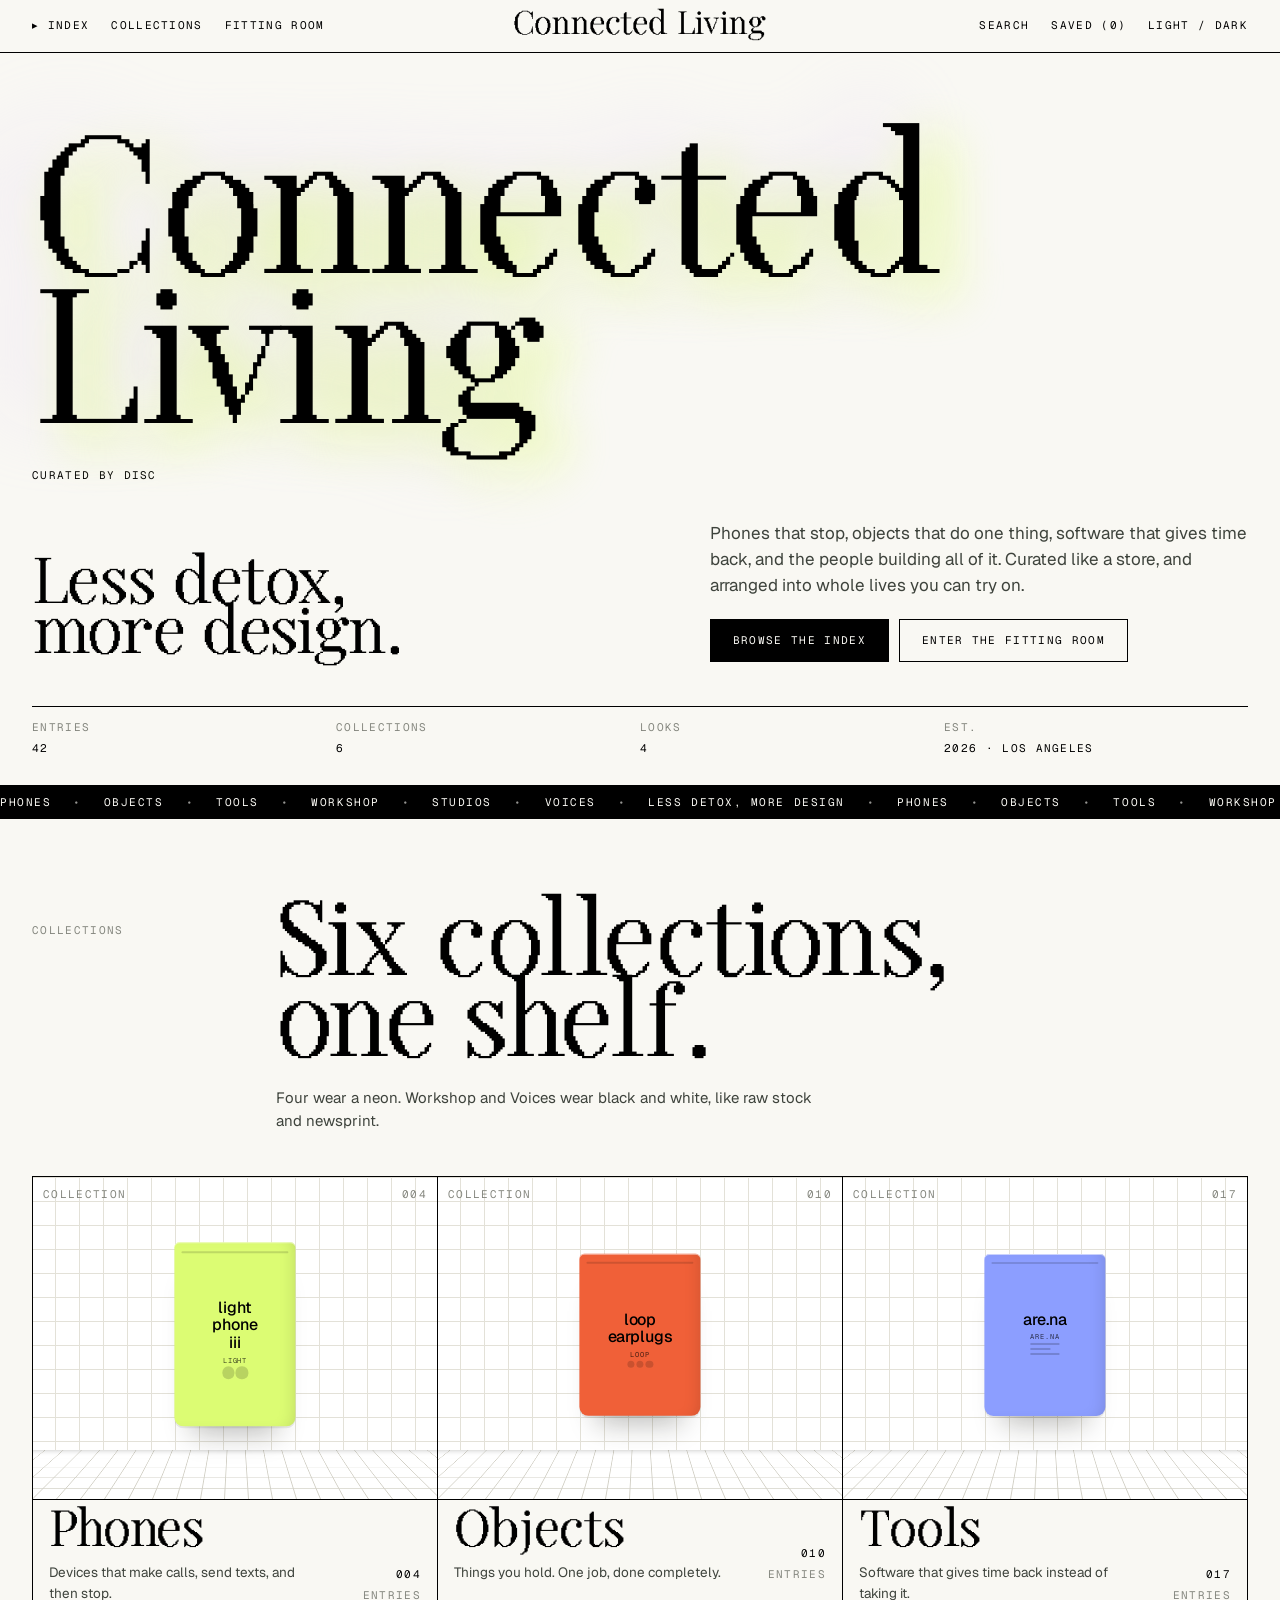
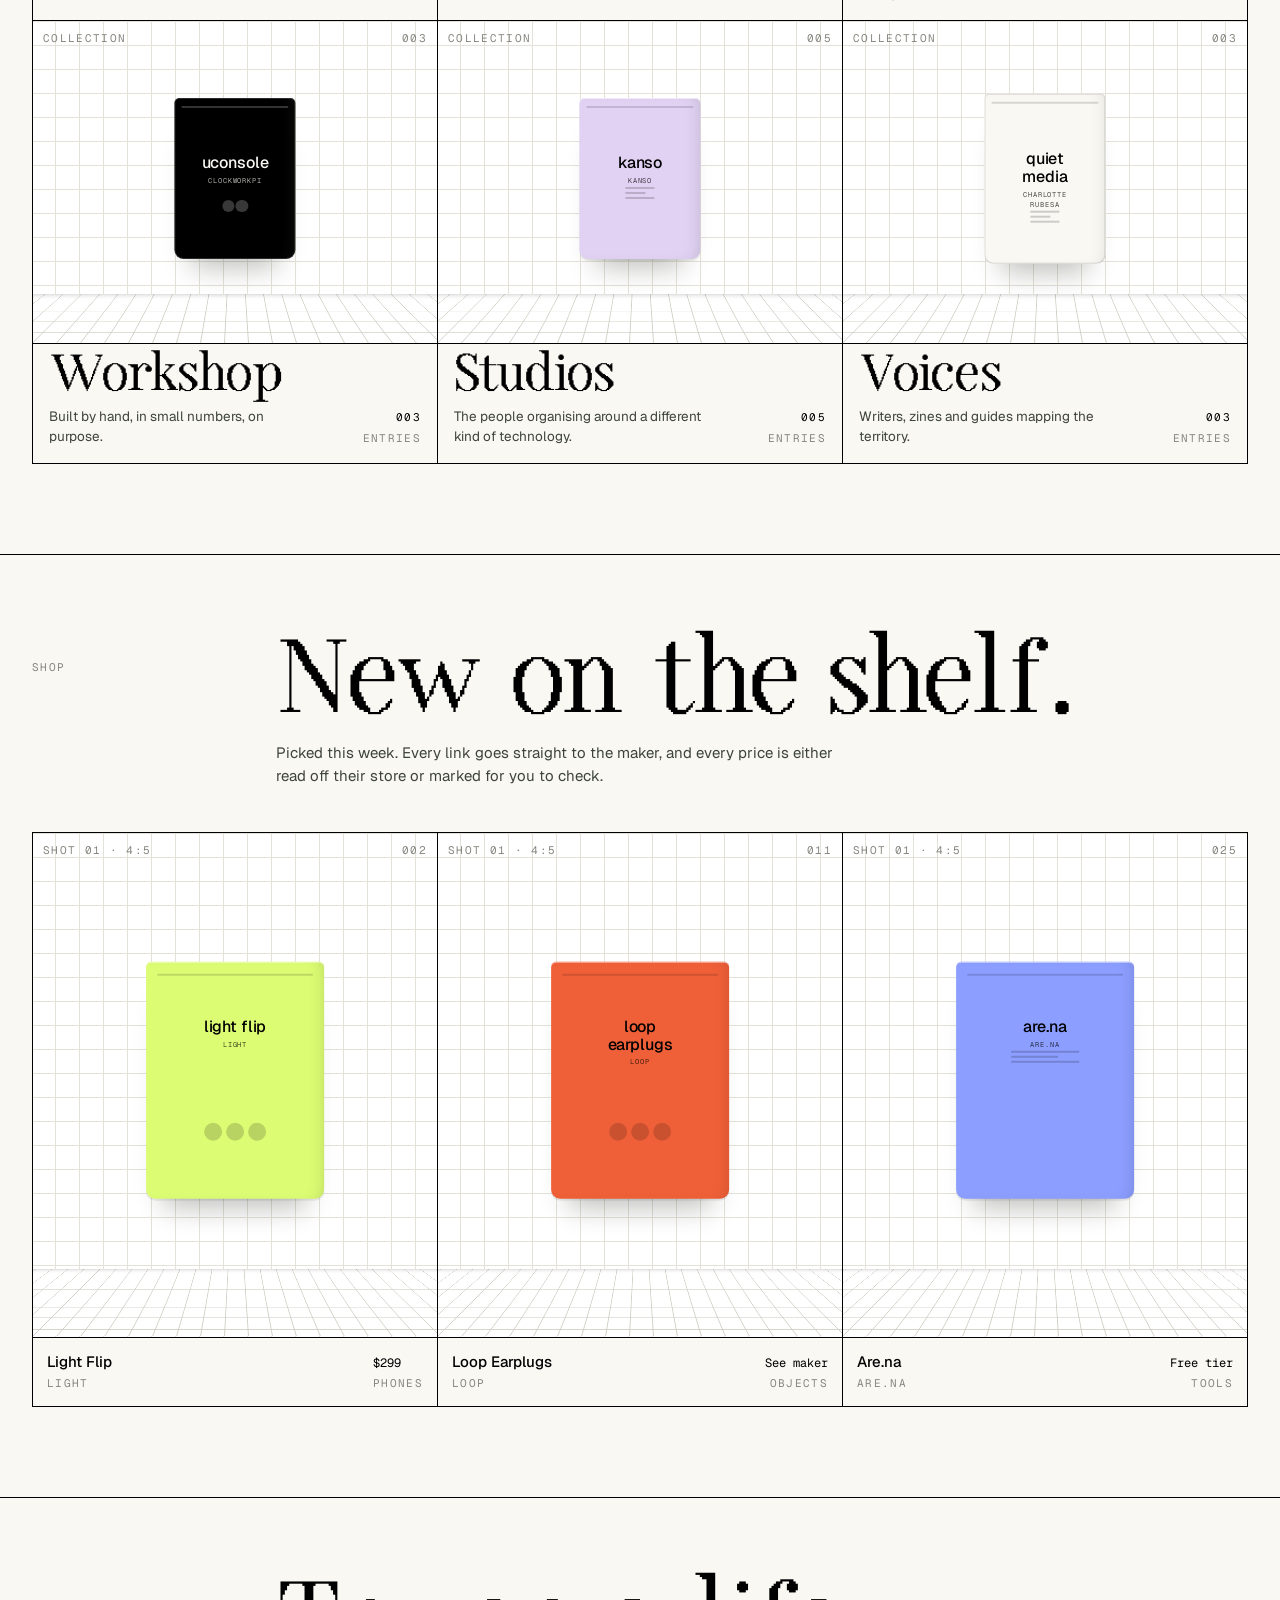
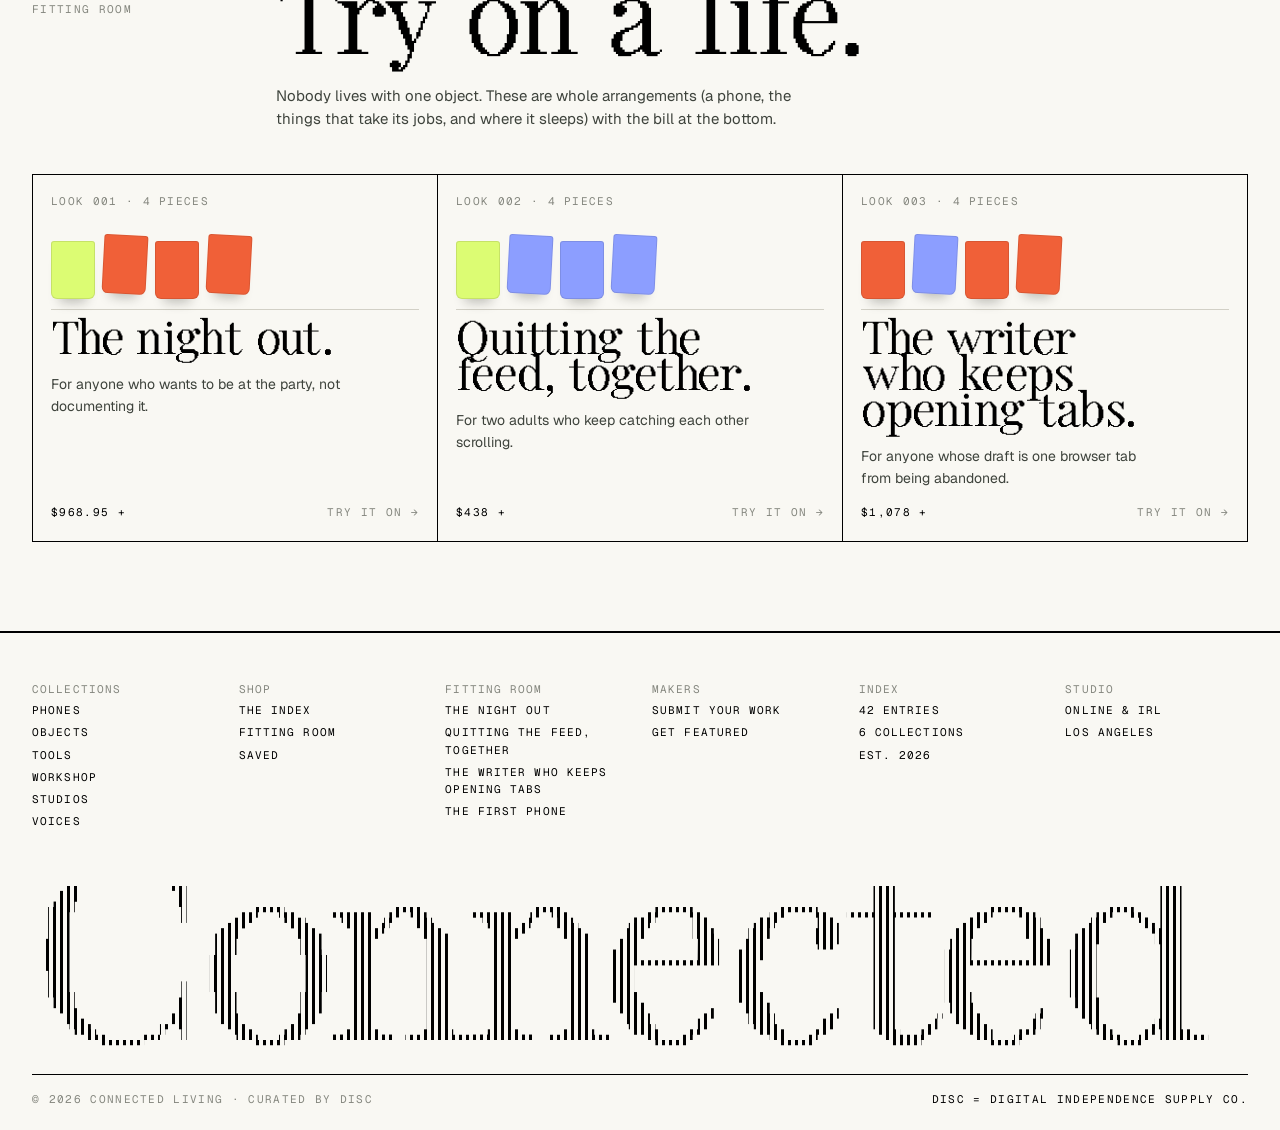
==== index.html @ b4901123 "Ship Connected Living prototype v1 Four screens (home, index, product, fitting room) on the DISC des" ====
<!DOCTYPE html>
<html lang="en">
<head>
<meta charset="UTF-8">
<meta name="viewport" content="width=device-width, initial-scale=1.0">
<meta name="robots" content="noindex">
<title>Connected Living</title>
<meta name="description" content="A gallery of technology you would actually want to own, arranged into whole lives you can try on.">
<link rel="preconnect" href="https://fonts.googleapis.com">
<link rel="preconnect" href="https://fonts.gstatic.com" crossorigin>
<link rel="stylesheet" href="https://fonts.googleapis.com/css2?family=Geist:wght@300;400;500;600&family=Geist+Mono:wght@400;500&family=Silkscreen&display=swap">
<link rel="stylesheet" href="css/antilag.css">
<link rel="stylesheet" href="css/system.css">
</head>
<body data-page="home" data-nav="home">
<div id="top"></div>
<main id="main"></main>
<div id="foot"></div>
<script src="js/site.js"></script>
</body>
</html>
---- css/antilag.css ----
@font-face{font-family:'Antilag';src:url([data-uri]) format('truetype');font-display:block}
---- css/system.css ----
/* ---------- tokens: light (default) ---------- */
:root {
  --ground: #F9F8F3;
  --paper: #FFFFFF;
  --ink: #000000;
  --ink-2: #3E433C;
  --ink-3: #85877F;
  --line: #E3E1D8;
  --line-2: #D2D0C6;
  --edge: #000000;
  --accent: #054FF0;
  --on-accent: #F9F8F3;
  --shadow: rgba(20, 20, 16, 0.28);
  --spray-a: #DCFC73;
  --spray-b: #E1D2F3;

  /* collection neons — identical in both themes; text on them is always black */
  --hivis: #DCFC73;
  --tomato: #F06038;
  --vista: #8C9EFF;
  --grape: #E1D2F3;

  --display: 'Antilag', 'Didot', 'Bodoni 72', Georgia, serif;
  --sans: 'Geist', 'Helvetica Neue', Arial, sans-serif;
  --mono: 'Geist Mono', ui-monospace, 'SF Mono', Menlo, monospace;
  --pixel: 'Silkscreen', 'Geist Mono', monospace;

  --gutter: clamp(16px, 3vw, 32px);
  --ease: cubic-bezier(.2, .7, .2, 1);
}
@media (prefers-color-scheme: dark) {
  :root:not([data-theme="light"]) {
    --ground: #000000;
    --paper: #0C0C0B;
    --ink: #F9F8F3;
    --ink-2: #C7C9C0;
    --ink-3: #7D7F77;
    --line: #1C1D1A;
    --line-2: #2A2B27;
    --edge: #F9F8F3;
    --accent: #8C9EFF;
    --on-accent: #000000;
    --shadow: rgba(0, 0, 0, 0.7);
  }
}
:root[data-theme="dark"] {
  --ground: #000000;
  --paper: #0C0C0B;
  --ink: #F9F8F3;
  --ink-2: #C7C9C0;
  --ink-3: #7D7F77;
  --line: #1C1D1A;
  --line-2: #2A2B27;
  --edge: #F9F8F3;
  --accent: #8C9EFF;
  --on-accent: #000000;
  --shadow: rgba(0, 0, 0, 0.7);
}

*, *::before, *::after { box-sizing: border-box; margin: 0; padding: 0; }
body {
  background: var(--ground); color: var(--ink);
  font-family: var(--sans); font-size: 15px; line-height: 1.55; font-weight: 400;
  -webkit-font-smoothing: antialiased;
}
a { color: inherit; }
button { font: inherit; color: inherit; background: none; border: 0; cursor: pointer; }
:focus-visible { outline: 2px solid var(--accent); outline-offset: 2px; }

/* ---------- type primitives ---------- */
.d-xl, .d-l, .d-m { font-family: var(--display); font-weight: normal; line-height: .9; letter-spacing: -0.01em; text-wrap: balance; }
.d-xl { font-size: clamp(64px, 13vw, 184px); }
.d-l  { font-size: clamp(48px, 7vw, 96px); }
.d-m  { font-size: clamp(40px, 4.4vw, 56px); }
.ui   { font-family: var(--mono); font-size: 11px; letter-spacing: .12em; text-transform: uppercase; font-weight: 400; }
.ui-2 { font-family: var(--mono); font-size: 12px; letter-spacing: .02em; }
.muted { color: var(--ink-2); }
.dim { color: var(--ink-3); }
.num { font-variant-numeric: tabular-nums; }

/* ---------- frame ---------- */
.wrap { padding-inline: var(--gutter); max-width: 1440px; margin: 0 auto; }
.topbar {
  position: sticky; top: 0; z-index: 20;
  display: grid; grid-template-columns: 1fr auto 1fr; align-items: center; gap: 16px;
  padding: 12px var(--gutter); background: var(--ground); border-bottom: 1px solid var(--edge);
}
.topbar .l, .topbar .r { display: flex; gap: 22px; }
.topbar .r { justify-content: flex-end; }
.topbar .mark { font-family: var(--display); font-size: 28px; line-height: 1; }
.topbar button.ui:hover { color: var(--accent); }

/* ---------- hero with spray neon ---------- */
.hero { position: relative; overflow: hidden; border-bottom: 1px solid var(--edge); padding-block: clamp(48px, 8vw, 96px) 28px; }
.hero-word { position: relative; }
.hero-word .crisp { position: relative; z-index: 2; }
.hero-word .spray { position: absolute; inset: 0; z-index: 1; filter: blur(26px); opacity: .95; pointer-events: none; }
.hero-word .spray.a { color: var(--spray-a); transform: translate(2%, 6%); }
.hero-word .spray.b { color: var(--spray-b); transform: translate(-3%, -4%); filter: blur(40px); }
@keyframes drift { 50% { transform: translate(4%, 2%); } }
.hero-word .spray.a { animation: drift 11s var(--ease) infinite; }
.hero-meta { display: grid; grid-template-columns: repeat(4, minmax(0, 1fr)); gap: 0; margin-top: 44px; border-top: 1px solid var(--edge); }
.hero-meta div { padding: 12px 12px 0 0; display: flex; flex-direction: column; gap: 4px; }
.hero-lede { max-width: 58ch; font-size: 17px; margin-top: 28px; color: var(--ink-2); }

/* ---------- marquee ---------- */
.marquee { overflow: hidden; border-block: 1px solid var(--edge); background: var(--ink); color: var(--ground); white-space: nowrap; }
.marquee-track { display: inline-flex; animation: slide 36s linear infinite; }
.marquee span { padding: 7px 0; font-family: var(--mono); font-size: 11px; letter-spacing: .14em; text-transform: uppercase; }
.marquee span::after { content: '\2022'; margin: 0 22px; opacity: .6; }
@keyframes slide { to { transform: translateX(-50%); } }

/* ---------- sections ---------- */
.sec { padding-block: clamp(56px, 7vw, 96px); border-bottom: 1px solid var(--edge); }
.sec-head { display: grid; grid-template-columns: 220px minmax(0, 1fr); gap: 24px; margin-bottom: 44px; align-items: start; }
.sec-head > .ui { padding-top: 14px; }
.sec-head .why { max-width: 56ch; color: var(--ink-2); margin-top: 16px; }

/* ---------- color ---------- */
.swatches { display: grid; grid-template-columns: repeat(auto-fill, minmax(180px, 1fr)); gap: 1px; background: var(--edge); border: 1px solid var(--edge); }
.sw { background: var(--ground); display: flex; flex-direction: column; }
.sw .chip { aspect-ratio: 5 / 4; border-bottom: 1px solid var(--edge); }
.sw .meta { padding: 12px 14px 14px; display: grid; gap: 3px; }
.sw .name { font-family: var(--sans); font-weight: 500; font-size: 15px; }
.sw-group { margin-bottom: 28px; }
.sw-group > .ui { display: block; margin-bottom: 10px; }

/* ---------- type specimens ---------- */
.specimen { display: grid; grid-template-columns: 220px minmax(0, 1fr); gap: 24px; padding-block: 28px; border-top: 1px solid var(--line-2); align-items: baseline; }
.specimen:first-child { border-top: 0; padding-top: 0; }
.specimen .label { display: grid; gap: 4px; }
.scale { width: 100%; border-collapse: collapse; margin-top: 12px; }
.scale th, .scale td { text-align: left; padding: 12px 12px 12px 0; border-top: 1px solid var(--line-2); vertical-align: baseline; }
.scale th { font-family: var(--mono); font-size: 11px; letter-spacing: .12em; text-transform: uppercase; font-weight: 400; color: var(--ink-3); }
.rule-note { margin-top: 24px; border: 1px solid var(--edge); padding: 16px 18px; display: grid; grid-template-columns: auto 1fr; gap: 14px; max-width: 760px; }
.rule-note b { font-family: var(--mono); font-size: 11px; letter-spacing: .12em; text-transform: uppercase; font-weight: 500; background: var(--ink); color: var(--ground); padding: 3px 7px; height: max-content; }

/* ---------- materials: tile wall + floor ---------- */
.plate {
  display: block; position: relative; overflow: hidden; aspect-ratio: 4 / 5;
  background-color: var(--paper);
  background-image:
    linear-gradient(var(--line) 1px, transparent 1px),
    linear-gradient(90deg, var(--line) 1px, transparent 1px);
  background-size: 24px 24px;
  background-position: center top;
}
.plate .floor {
  position: absolute; left: -30%; right: -30%; bottom: 0; height: 36%;
  background-color: var(--paper);
  background-image:
    linear-gradient(var(--line-2) 1px, transparent 1px),
    linear-gradient(90deg, var(--line-2) 1px, transparent 1px);
  background-size: 24px 24px;
  transform-origin: 50% 100%; transform: perspective(300px) rotateX(56deg);
  box-shadow: inset 0 14px 18px -14px var(--shadow);
}
.plate .shot { position: absolute; left: 10px; top: 9px; z-index: 3; color: var(--ink-3); }
.plate .idx { position: absolute; right: 10px; top: 9px; z-index: 3; color: var(--ink-3); }

/* the pouch — every placeholder product is packaged like a statement object */
.pouch {
  position: absolute; left: 50%; top: 50%; z-index: 2;
  width: 44%; aspect-ratio: 3 / 4;
  transform: translate(-50%, -52%);
  background: var(--c, var(--hivis)); color: #000;
  border-radius: 5px 5px 9px 9px;
  box-shadow: 0 26px 26px -18px var(--shadow), 0 2px 0 rgba(0,0,0,.08), inset 0 1px 0 rgba(255,255,255,.55), inset -10px 0 18px -12px rgba(0,0,0,.18);
  display: flex; flex-direction: column; align-items: center; padding: 14% 10% 10%;
  transition: transform .5s var(--ease), box-shadow .5s var(--ease);
}
.pouch::before { content: ''; position: absolute; left: 6%; right: 6%; top: 5%; height: 2px; background: rgba(0,0,0,.14); border-radius: 2px; }
.pouch .p-name { font-family: var(--sans); font-weight: 500; font-size: clamp(12px, 1.3vw, 16px); letter-spacing: -0.01em; text-align: center; line-height: 1.1; }
.pouch .p-sub { font-family: var(--mono); font-size: 7px; letter-spacing: .12em; text-transform: uppercase; opacity: .7; margin-top: 4px; text-align: center; }
.pouch .p-dots { display: flex; gap: 6%; width: 64%; margin-top: auto; margin-bottom: 18%; }
.pouch .p-dots i { flex: 1; aspect-ratio: 1; border-radius: 50%; background: rgba(0,0,0,.16); mix-blend-mode: multiply; }
.pouch .p-lines { width: 70%; display: grid; gap: 3px; }
.pouch .p-lines i { height: 2px; background: rgba(0,0,0,.18); }
.pouch .p-lines i:nth-child(2) { width: 70%; }
.pouch.ink { color: #F9F8F3; box-shadow: 0 26px 26px -18px var(--shadow), inset 0 0 0 1px rgba(255,255,255,.16), inset -10px 0 18px -12px rgba(255,255,255,.08); }
.pouch.ink::before, .pouch.ink .p-lines i { background: rgba(255,255,255,.2); }
.pouch.ink .p-dots i { background: rgba(255,255,255,.22); mix-blend-mode: normal; }
.pouch.paper { box-shadow: 0 26px 26px -18px var(--shadow), inset 0 0 0 1px rgba(0,0,0,.14), inset 0 1px 0 rgba(255,255,255,.6), inset -10px 0 18px -12px rgba(0,0,0,.12); }
.lift:hover .pouch, .lift:focus-visible .pouch { transform: translate(-50%, -58%) rotate(-2.5deg); box-shadow: 0 40px 34px -22px var(--shadow), 0 2px 0 rgba(0,0,0,.08), inset 0 1px 0 rgba(255,255,255,.55), inset -10px 0 18px -12px rgba(0,0,0,.18); }

.materials { display: grid; grid-template-columns: repeat(3, minmax(0, 1fr)); gap: 1px; background: var(--edge); border: 1px solid var(--edge); }
.mat { background: var(--ground); display: flex; flex-direction: column; }
.mat .demo { aspect-ratio: 4 / 3; position: relative; overflow: hidden; border-bottom: 1px solid var(--edge); }
.mat .demo.plate { aspect-ratio: 4 / 3; }
.mat .txt { padding: 16px 16px 18px; display: grid; gap: 6px; }
.mat h3 { font-family: var(--sans); font-weight: 500; font-size: 17px; }
.mat p { color: var(--ink-2); font-size: 14px; max-width: 42ch; }
.spray-demo { background: var(--ground); display: grid; place-items: center; }
.spray-demo .d-l { position: relative; }
.spray-demo .d-l .spray { position: absolute; inset: 0; filter: blur(18px); color: var(--hivis); }
.spray-demo .d-l .spray.b { color: var(--vista); filter: blur(30px); transform: translate(-8%, 10%); }
.spray-demo .d-l .crisp { position: relative; }

/* ---------- components ---------- */
.comp { display: grid; grid-template-columns: 220px minmax(0, 1fr); gap: 24px; padding-block: 32px; border-top: 1px solid var(--line-2); }
.comp:first-of-type { border-top: 0; padding-top: 0; }
.comp .label { display: grid; gap: 6px; align-content: start; }
.comp .label p { color: var(--ink-2); font-size: 13.5px; max-width: 30ch; }
.row { display: flex; flex-wrap: wrap; gap: 12px; align-items: center; }

.btn { font-family: var(--mono); font-size: 11px; letter-spacing: .12em; text-transform: uppercase; padding: 12px 22px; border: 1px solid var(--edge); display: inline-flex; gap: 14px; align-items: center; transition: background .2s var(--ease), color .2s var(--ease); }
.btn:hover { background: var(--ink); color: var(--ground); }
.btn.solid { background: var(--ink); color: var(--ground); }
.btn.solid:hover { background: var(--accent); border-color: var(--accent); color: var(--on-accent); }
.save { width: 40px; height: 40px; border: 1px solid var(--edge); display: grid; place-items: center; }
.save svg { width: 16px; height: 16px; fill: none; stroke: var(--ink); stroke-width: 1.4; }
.save[aria-pressed="true"] svg { fill: var(--accent); stroke: var(--accent); }
.disclose { font-family: var(--mono); font-size: 11px; letter-spacing: .12em; text-transform: uppercase; display: inline-flex; gap: 10px; align-items: center; }
.disclose::before { content: '\25B8'; transition: transform .2s var(--ease); }
.disclose[aria-expanded="true"]::before { transform: rotate(90deg); }

.chip { font-family: var(--mono); font-size: 10.5px; letter-spacing: .1em; text-transform: uppercase; padding: 5px 10px 5px 8px; border: 1px solid var(--edge); display: inline-flex; gap: 7px; align-items: center; }
.chip i { width: 9px; height: 9px; border-radius: 50%; background: var(--c); border: 1px solid rgba(0,0,0,.25); }
.chip.fill { background: var(--c); color: #000; border-color: #000; }
.chip.fill i { display: none; }

/* product card */
.cards { display: grid; grid-template-columns: repeat(3, minmax(0, 1fr)); gap: 1px; background: var(--edge); border: 1px solid var(--edge); }
.card { background: var(--ground); display: flex; flex-direction: column; text-decoration: none; }
.card .plate { border-bottom: 1px solid var(--edge); }
.card .cap { display: grid; grid-template-columns: 1fr auto; gap: 2px 12px; padding: 12px 14px 14px; align-items: baseline; }
.card .cap .n { font-weight: 500; font-size: 15px; }
.card .cap .price { font-family: var(--mono); font-size: 12px; font-variant-numeric: tabular-nums; }
.card .cap .mk { color: var(--ink-3); }
.card .cap .ver { color: var(--ink-3); text-align: right; }

/* PDP — Arny Praht grammar */
.pdp { display: grid; grid-template-columns: 260px minmax(0, 1fr) 180px; gap: 0; border: 1px solid var(--edge); }
.pdp-meta { padding: 16px 16px 18px; display: flex; flex-direction: column; gap: 22px; border-right: 1px solid var(--edge); }
.pdp-meta .crumb { display: flex; gap: 10px; }
.pdp-meta h4 { font-family: var(--display); font-weight: normal; font-size: 44px; line-height: .9; }
.kv { display: grid; }
.kv div { display: flex; justify-content: space-between; gap: 14px; padding: 7px 0; border-top: 1px solid var(--line-2); }
.kv dt, .kv dd { font-family: var(--mono); font-size: 11px; letter-spacing: .1em; text-transform: uppercase; }
.kv dt { color: var(--ink-3); }
.kv dd { text-align: right; }
.pdp-buy { margin-top: auto; display: grid; grid-template-columns: auto 1fr auto; gap: 10px; align-items: center; }
.pdp-buy .amt { font-family: var(--mono); font-size: 18px; font-variant-numeric: tabular-nums; }
.pdp-main .plate { aspect-ratio: auto; height: 100%; min-height: 460px; }
.pdp-main .pouch { width: 30%; }
.pdp-main .pouch .p-name { font-family: var(--display); font-weight: normal; font-size: clamp(40px, 3.6vw, 48px); line-height: .9; }
.pdp-side { border-left: 1px solid var(--edge); display: flex; flex-direction: column; }
.pdp-side .plate { aspect-ratio: 3 / 4; border-bottom: 1px solid var(--edge); }
.pdp-side .pouch { width: 40%; }
.pdp-side .alt { padding: 12px; display: grid; gap: 10px; }
.swatch-row { display: flex; gap: 6px; }
.swatch-row button { width: 22px; height: 22px; background: var(--c); border: 1px solid rgba(0,0,0,.3); }
.swatch-row button[aria-pressed="true"] { outline: 1px solid var(--edge); outline-offset: 2px; }
.fine { max-width: 38ch; color: var(--ink-2); font-size: 13.5px; }

/* shot-spec placeholder annotation */
.spec-anno { display: grid; grid-template-columns: minmax(0, 320px) minmax(0, 1fr); gap: 28px; align-items: center; }
.spec-anno .plate { border: 1px solid var(--edge); }
.spec-list { display: grid; gap: 0; }
.spec-list div { display: grid; grid-template-columns: 28px 1fr; gap: 10px; padding: 10px 0; border-top: 1px solid var(--line-2); }
.spec-list div:first-child { border-top: 0; }
.spec-list b { font-family: var(--mono); font-weight: 500; font-size: 11px; color: var(--accent); }

/* ---------- THE FITTING ROOM (signature) ---------- */
.room {
  --room-c: var(--hivis);
  max-width: 1080px; margin: 0 auto;
  border: 2px solid var(--edge); background: var(--paper);
  box-shadow: 10px 10px 0 var(--edge);
  font-family: var(--mono);
}
.room-title { display: flex; justify-content: space-between; align-items: center; padding: 8px 12px; background: linear-gradient(90deg, #000 0%, #3E433C 100%); color: #F9F8F3; border-bottom: 2px solid var(--edge); }
.room-title .t { font-size: 15px; letter-spacing: .14em; }
.room-title .ctl { display: flex; gap: 4px; }
.room-title .ctl i { width: 16px; height: 14px; border: 1px solid #F9F8F3; display: grid; place-items: center; font-style: normal; font-size: 9px; line-height: 1; }
.room-menu { display: flex; justify-content: space-between; align-items: center; gap: 12px; padding: 8px 14px; border-bottom: 2px solid var(--edge); flex-wrap: wrap; }
.room-menu nav { display: flex; gap: 22px; font-size: 14px; letter-spacing: .06em; }
.room-menu nav u { text-underline-offset: 2px; }
.room-search { border: 1.5px solid var(--edge); border-radius: 999px; padding: 3px 12px; font-size: 12px; }
.room-body { display: grid; grid-template-columns: 88px minmax(0, 1fr); gap: 12px; padding: 12px; }
.tools { display: grid; grid-template-columns: repeat(2, 1fr); gap: 0; border: 1.5px solid var(--edge); align-self: start; }
.tools button { aspect-ratio: 1; border: 1px solid var(--edge); display: grid; place-items: center; font-size: 17px; background: var(--paper); }
.tools button[aria-pressed="true"] { background: var(--ink-3); color: var(--paper); }
.fg-bg { margin-top: 14px; position: relative; height: 70px; border: 1.5px solid var(--edge); }
.fg-bg i { position: absolute; width: 30px; height: 30px; border: 1.5px solid var(--edge); }
.fg-bg i:first-child { left: 14px; top: 12px; background: #000; }
.fg-bg i:last-child { left: 30px; top: 28px; background: #fff; }
.canvas { border: 1.5px solid var(--edge); background: var(--paper); display: grid; grid-template-columns: minmax(0, 1fr) minmax(0, 1.05fr); gap: 16px; padding: 18px; min-height: 520px; position: relative; overflow: hidden; }
.canvas::before { content: ''; position: absolute; left: -10%; top: 10%; width: 60%; height: 80%; background: var(--room-c); filter: blur(60px); opacity: .55; transition: background .4s var(--ease); pointer-events: none; }
.stage { position: relative; display: grid; place-items: center; }
.select-box { position: relative; width: 72%; height: 92%; border: 1.5px dashed var(--edge); display: grid; place-items: center; }
.select-box::before, .select-box::after { content: ''; position: absolute; width: 7px; height: 7px; background: var(--paper); border: 1.5px solid var(--edge); }
.select-box::before { left: -5px; top: -5px; } .select-box::after { right: -5px; bottom: -5px; }
.avatar { position: relative; width: 58%; height: 86%; display: flex; flex-direction: column; align-items: center; }
.plumbob { width: 16px; height: 26px; background: var(--hivis); clip-path: polygon(50% 0, 100% 50%, 50% 100%, 0 50%); margin-bottom: 8px; box-shadow: 0 0 0 1px #000; animation: bob 3.2s ease-in-out infinite; filter: drop-shadow(0 0 6px var(--hivis)); }
@keyframes bob { 50% { transform: translateY(-5px) rotateY(180deg); } }
.av-head { width: 26%; aspect-ratio: 1; border-radius: 50%; background: linear-gradient(160deg, #EDECE6, #CFCDC4); border: 1.5px solid #000; }
.av-body { width: 64%; flex: 1; margin-top: 6px; border-radius: 40% 40% 12% 12% / 22% 22% 8% 8%; background: linear-gradient(160deg, #EDECE6, #C9C7BE); border: 1.5px solid #000; position: relative; }
.av-body::after { content: 'AVATAR \2014 FULL BODY CUT-OUT, 3:5'; position: absolute; left: 50%; top: 50%; transform: translate(-50%, -50%); width: 80%; text-align: center; font-size: 9px; letter-spacing: .12em; color: #3E433C; line-height: 1.5; }
.av-feet { width: 64%; height: 8px; margin-top: 10px; border-radius: 50%; background: rgba(0,0,0,.18); filter: blur(3px); }
.closet { position: relative; display: grid; grid-template-columns: repeat(2, minmax(0, 1fr)); gap: 12px; align-content: start; }
.slot { position: relative; border: 1.5px solid var(--edge); border-radius: 16px; background: var(--paper); aspect-ratio: 1; overflow: hidden; text-align: left; display: block; }
.slot .plate { position: absolute; inset: 0; aspect-ratio: auto; }
.slot .plate .floor { height: 32%; }
.slot .pouch { width: 40%; }
.slot .pouch .p-name { font-size: 11px; }
.slot .tag { position: absolute; left: 8px; bottom: 8px; right: 8px; z-index: 3; display: flex; justify-content: space-between; font-size: 9.5px; letter-spacing: .08em; text-transform: uppercase; }
.slot .tag span:last-child { font-variant-numeric: tabular-nums; }
.slot.on { outline: 3px solid var(--accent); outline-offset: -3px; }
.slot.empty { border-style: dashed; display: grid; place-items: center; color: var(--ink-3); font-size: 11px; letter-spacing: .1em; text-transform: uppercase; }
.room-foot { display: grid; grid-template-columns: 88px minmax(0, 1fr) auto; gap: 12px; padding: 0 12px 12px; align-items: end; }
.scroll { grid-column: 2 / 3; height: 20px; border: 1.5px solid var(--edge); display: flex; align-items: stretch; }
.scroll b { width: 22px; border-right: 1.5px solid var(--edge); display: grid; place-items: center; font-size: 11px; }
.scroll i { width: 46%; background: var(--ink-2); }
.palette { grid-column: 2 / 3; display: grid; grid-template-columns: repeat(10, 26px); gap: 4px; }
.palette button { width: 26px; height: 26px; background: var(--c); border: 1.5px solid var(--edge); }
.palette button[aria-pressed="true"] { outline: 2px solid var(--accent); outline-offset: 1px; }
.status { font-size: 11px; letter-spacing: .1em; text-transform: uppercase; text-align: right; display: grid; gap: 2px; }
.status .tot { font-size: 18px; letter-spacing: .02em; font-variant-numeric: tabular-nums; }

/* ---------- footer ---------- */
.foot { padding-block: 48px 0; }
.foot-cols { display: grid; grid-template-columns: repeat(6, minmax(0, 1fr)); gap: 24px; }
.foot-cols ul { list-style: none; display: grid; gap: 5px; }
.foot-cols li, .foot-cols .h { font-family: var(--mono); font-size: 11px; letter-spacing: .1em; text-transform: uppercase; }
.foot-cols .h { color: var(--ink-3); margin-bottom: 4px; }
.giant {
  font-family: var(--display); font-size: clamp(72px, 17vw, 260px); line-height: .82; white-space: nowrap;
  margin-top: 56px; letter-spacing: -0.02em;
  background: repeating-linear-gradient(90deg, var(--ink) 0 3px, transparent 3px 7px);
  -webkit-background-clip: text; background-clip: text; color: transparent;
  overflow: hidden;
}
.foot-bottom { display: flex; justify-content: space-between; gap: 16px; flex-wrap: wrap; padding: 16px 0 22px; border-top: 1px solid var(--edge); margin-top: 10px; }

/* ---------- responsive ---------- */
@media (max-width: 980px) {
  .sec-head, .specimen, .comp { grid-template-columns: 1fr; gap: 12px; }
  .hero-meta { grid-template-columns: repeat(2, minmax(0, 1fr)); }
  .materials, .cards { grid-template-columns: 1fr 1fr; }
  .pdp { grid-template-columns: 1fr; }
  .pdp-meta { border-right: 0; border-bottom: 1px solid var(--edge); }
  .pdp-side { border-left: 0; border-top: 1px solid var(--edge); flex-direction: row; }
  .pdp-side .plate { width: 50%; border-bottom: 0; border-right: 1px solid var(--edge); }
  .pdp-main .plate { min-height: 380px; }
  .canvas { grid-template-columns: 1fr; }
  .stage { min-height: 380px; }
  .foot-cols { grid-template-columns: repeat(3, minmax(0, 1fr)); }
  .spec-anno { grid-template-columns: 1fr; }
}
@media (max-width: 620px) {
  .topbar .l button:not(:first-child), .topbar .r button:not(:last-child) { display: none; }
  .materials, .cards { grid-template-columns: 1fr; }
  .room-body { grid-template-columns: 1fr; }
  .tools { grid-template-columns: repeat(8, 1fr); }
  .fg-bg { display: none; }
  .room-foot { grid-template-columns: 1fr; }
  .scroll, .palette { grid-column: 1; }
  .palette { grid-template-columns: repeat(5, 26px); }
  .status { text-align: left; }
  .foot-cols { grid-template-columns: repeat(2, minmax(0, 1fr)); }
  .room { box-shadow: 5px 5px 0 var(--edge); }
}
@media (prefers-reduced-motion: reduce) {
  *, *::before, *::after { animation: none !important; transition: none !important; }
}

/* =========================================================
   SITE — page layouts built on the system above
   ========================================================= */
a { text-decoration: none; }
.topbar a.ui:hover, .topbar button.ui:hover { color: var(--accent); }
.topbar .l a[aria-current="page"] { text-decoration: underline; text-underline-offset: 4px; }
.topbar .mark { color: var(--ink); }

/* Fitting Room chrome speaks in pixels (Silkscreen); the store stays in Geist */
.room-title .t, .room-menu nav, .room-search, .status, .slot .tag, .room .kicker-px { font-family: var(--pixel); }
.room-title .t { font-size: 13px; letter-spacing: .06em; }
.room-menu nav { font-size: 12px; letter-spacing: .04em; }
.room-search { font-size: 10px; }
.status { font-size: 10px; letter-spacing: .04em; }
.status .tot { font-size: 18px; font-family: var(--pixel); }
.slot .tag { font-size: 8px; letter-spacing: .04em; }

/* hero */
.hero .thesis { display: grid; grid-template-columns: minmax(0, 1.2fr) minmax(0, 1fr); gap: 32px; margin-top: 36px; align-items: end; }
.hero .thesis .d-m { max-width: 14ch; }
.hero .thesis .hero-lede { margin-top: 0; }
.hero-cta { display: flex; gap: 10px; margin-top: 20px; flex-wrap: wrap; }

/* collections grid */
.colls { display: grid; grid-template-columns: repeat(3, minmax(0, 1fr)); gap: 1px; background: var(--edge); border: 1px solid var(--edge); }
.coll { background: var(--ground); display: flex; flex-direction: column; }
.coll .plate { aspect-ratio: 5 / 4; border-bottom: 1px solid var(--edge); }
.coll .plate .pouch { width: 30%; }
.coll-cap { display: flex; justify-content: space-between; align-items: end; gap: 12px; padding: 14px 16px 16px; }
.coll-cap .d-m { font-size: 44px; }
.coll-cap .ui { text-align: right; display: grid; gap: 4px; }
.coll .spraytag { position: absolute; left: 14px; bottom: 16%; z-index: 3; font-family: var(--display); font-size: 44px; line-height: .9; color: var(--ink); }

/* setups teaser */
.setups { display: grid; grid-template-columns: repeat(3, minmax(0, 1fr)); gap: 1px; background: var(--edge); border: 1px solid var(--edge); }
.setup-card { background: var(--ground); padding: 18px 18px 20px; display: flex; flex-direction: column; gap: 14px; transition: background .25s var(--ease); }
.setup-card:hover { background: var(--paper); }
.setup-card .d-m { font-size: 40px; }
.setup-card .who { color: var(--ink-2); font-size: 14px; max-width: 34ch; }
.mini-pouches { display: flex; gap: 8px; align-items: flex-end; height: 86px; border-bottom: 1px solid var(--line-2); padding-bottom: 10px; }
.mini-pouches span { width: 44px; aspect-ratio: 3 / 4; border-radius: 3px 3px 6px 6px; background: var(--c); box-shadow: 0 12px 12px -9px var(--shadow), inset 0 0 0 1px rgba(0,0,0,.1); transition: transform .4s var(--ease); }
.mini-pouches span:nth-child(2n) { transform: translateY(-6px) rotate(3deg); }
.setup-card:hover .mini-pouches span { transform: translateY(-10px) rotate(-3deg); }
.setup-card .foot-row { display: flex; justify-content: space-between; margin-top: auto; }

/* index page */
.page-head { padding-block: clamp(40px, 6vw, 72px) 28px; border-bottom: 1px solid var(--edge); position: relative; overflow: hidden; }
.page-head .hero-word { display: inline-block; }
.page-head .why { max-width: 56ch; color: var(--ink-2); margin-top: 18px; font-size: 16px; }
.dir { display: grid; grid-template-columns: 240px minmax(0, 1fr); gap: 0; border-bottom: 1px solid var(--edge); }
.facets { border-right: 1px solid var(--edge); padding: 18px var(--gutter) 28px 0; display: flex; flex-direction: column; gap: 26px; }
.facets .search { width: 100%; border: 0; border-bottom: 1px solid var(--edge); background: transparent; padding: 8px 0; font-family: var(--mono); font-size: 12px; color: var(--ink); outline: none; }
.facets .search:focus { border-color: var(--accent); }
.facets .search::placeholder { color: var(--ink-3); text-transform: uppercase; letter-spacing: .12em; font-size: 11px; }
.facet { display: grid; gap: 2px; }
.facet > .ui { margin-bottom: 8px; }
.facet button { display: flex; justify-content: space-between; align-items: center; gap: 10px; padding: 5px 0; font-family: var(--mono); font-size: 11px; letter-spacing: .1em; text-transform: uppercase; text-align: left; color: var(--ink-2); }
.facet button:hover { color: var(--ink); }
.facet button[aria-pressed="true"] { color: var(--ink); }
.facet button[aria-pressed="true"] .lbl { text-decoration: underline; text-underline-offset: 3px; }
.facet button .lbl { display: inline-flex; gap: 8px; align-items: center; }
.facet button i { width: 9px; height: 9px; border-radius: 50%; background: var(--c); border: 1px solid var(--edge); flex-shrink: 0; }
.facet button .n { color: var(--ink-3); font-variant-numeric: tabular-nums; }
.results { min-width: 0; }
.results-bar { display: flex; justify-content: space-between; align-items: center; gap: 14px; padding: 14px 0 14px var(--gutter); border-bottom: 1px solid var(--edge); flex-wrap: wrap; }
.results-bar select { appearance: none; background: transparent; border: 1px solid var(--edge); color: var(--ink); font-family: var(--mono); font-size: 11px; letter-spacing: .1em; text-transform: uppercase; padding: 7px 28px 7px 10px; cursor: pointer;
  background-image: linear-gradient(45deg, transparent 50%, currentColor 50%), linear-gradient(135deg, currentColor 50%, transparent 50%);
  background-position: calc(100% - 14px) 52%, calc(100% - 10px) 52%; background-size: 4px 4px; background-repeat: no-repeat; }
.results .cards { border: 0; border-left: 1px solid var(--edge); margin-left: -1px; }
.results .card .cap .n { font-size: 14.5px; }
.empty { padding: 80px var(--gutter); display: grid; gap: 12px; justify-items: start; }

/* product page */
.pdp-wrap { border-bottom: 1px solid var(--edge); }
.pdp { border: 0; border-bottom: 1px solid var(--edge); }
.pdp-main .plate { min-height: 560px; }
.pdp-meta h1 { font-family: var(--display); font-weight: normal; font-size: clamp(44px, 4.6vw, 64px); line-height: .9; text-wrap: balance; }
.pdp-meta .buy-note { color: var(--ink-3); }
.pitch { display: grid; grid-template-columns: 220px minmax(0, 1fr); gap: 24px; padding-block: 56px; border-bottom: 1px solid var(--edge); }
.pitch .d-m { max-width: 20ch; }
.pitch p.body { font-size: 17px; max-width: 62ch; color: var(--ink-2); margin-top: 22px; }
.seen { display: grid; gap: 0; }
.seen a { display: grid; grid-template-columns: 120px minmax(0, 1fr) auto; gap: 18px; align-items: center; padding: 14px 0; border-top: 1px solid var(--line-2); }
.seen a:hover .t { color: var(--accent); }
.seen img { width: 120px; aspect-ratio: 16 / 10; object-fit: cover; border: 1px solid var(--edge); filter: grayscale(1) contrast(1.05); transition: filter .3s var(--ease); }
.seen a:hover img { filter: none; }
.seen .t { font-weight: 500; font-size: 15px; transition: color .2s var(--ease); }
.in-setups { display: flex; gap: 10px; flex-wrap: wrap; }

/* setup page */
.setup-head { padding-block: clamp(40px, 6vw, 72px) 32px; border-bottom: 1px solid var(--edge); position: relative; overflow: hidden; }
.setup-head .d-l { max-width: 16ch; position: relative; z-index: 2; }
.setup-head .spray-blob { position: absolute; right: -6%; top: -30%; width: 46%; height: 150%; background: var(--hivis); filter: blur(90px); opacity: .5; pointer-events: none; }
.setup-head .who { font-size: 18px; color: var(--ink); margin-top: 22px; max-width: 48ch; position: relative; z-index: 2; }
.setup-head .dek { color: var(--ink-2); margin-top: 8px; max-width: 58ch; position: relative; z-index: 2; }
.setup-head .meta-row { display: flex; gap: 28px; flex-wrap: wrap; margin-top: 28px; position: relative; z-index: 2; }
.setup-head .meta-row div { display: grid; gap: 4px; }
.room-sec { padding-block: 56px 72px; border-bottom: 1px solid var(--edge); }
.story-block { display: grid; grid-template-columns: 220px minmax(0, 1fr); gap: 24px; padding-block: 48px; border-bottom: 1px solid var(--edge); }
.story-block p { font-size: 17px; max-width: 62ch; color: var(--ink-2); margin-top: 18px; }
.kit { display: grid; margin-top: 26px; border-top: 1px solid var(--edge); }
.kit a { display: grid; grid-template-columns: 70px 150px minmax(0, 1fr) 110px; gap: 20px; align-items: center; padding: 14px 0; border-bottom: 1px solid var(--line-2); }
.kit a:hover .n { color: var(--accent); }
.kit .sw-mini { width: 46px; aspect-ratio: 3 / 4; border-radius: 3px 3px 6px 6px; background: var(--c); box-shadow: 0 10px 10px -8px var(--shadow), inset 0 0 0 1px rgba(0,0,0,.12); }
.kit .n { font-weight: 500; font-size: 16px; transition: color .2s var(--ease); }
.kit .why { color: var(--ink-2); font-size: 14px; }
.kit .p { font-family: var(--mono); font-size: 12px; text-align: right; font-variant-numeric: tabular-nums; }
.kit-total { display: flex; justify-content: space-between; padding: 14px 0; }
.kit-total .tot { font-family: var(--display); font-size: 48px; line-height: .9; }

/* footer: dense like the store */
.foot { border-top: 1px solid var(--edge); }

@media (max-width: 980px) {
  .hero .thesis, .pitch, .story-block { grid-template-columns: 1fr; gap: 14px; }
  .colls, .setups { grid-template-columns: 1fr 1fr; }
  .dir { grid-template-columns: 1fr; }
  .facets { border-right: 0; border-bottom: 1px solid var(--edge); padding-right: 0; flex-direction: row; flex-wrap: wrap; gap: 18px 36px; }
  .results-bar { padding-left: 0; }
  .results .cards { border-left: 0; margin-left: 0; }
  .pdp-main .plate { min-height: 420px; }
  .kit a { grid-template-columns: 56px minmax(0, 1fr) 90px; }
  .kit a .role { grid-column: 2; grid-row: 1; }
  .kit a .txt { grid-column: 2; }
}
@media (max-width: 620px) {
  .colls, .setups { grid-template-columns: 1fr; }
  .seen a { grid-template-columns: 90px minmax(0, 1fr); }
  .seen a .ui { display: none; }
  .seen img { width: 90px; }
}
.sr-only { position: absolute; width: 1px; height: 1px; overflow: hidden; clip: rect(0 0 0 0); white-space: nowrap; }
/* product-page pouch label stays in Geist: 42 real names, some long; Antilag would overflow */
.pdp-main .pouch { width: 34%; }
.pdp-main .pouch .p-name { font-family: var(--sans); font-weight: 500; font-size: clamp(15px, 1.6vw, 21px); line-height: 1.1; }
.pdp-main .pouch .p-sub { font-size: 9px; }
.card { color: var(--ink); }
.coll { color: var(--ink); }
.coll-cap .blurb { color: var(--ink-2); font-size: 13.5px; max-width: 30ch; margin-top: 8px; }

.setups.two { grid-template-columns: repeat(2, minmax(0, 1fr)); }
@media (max-width: 620px) { .setups.two { grid-template-columns: 1fr; } }
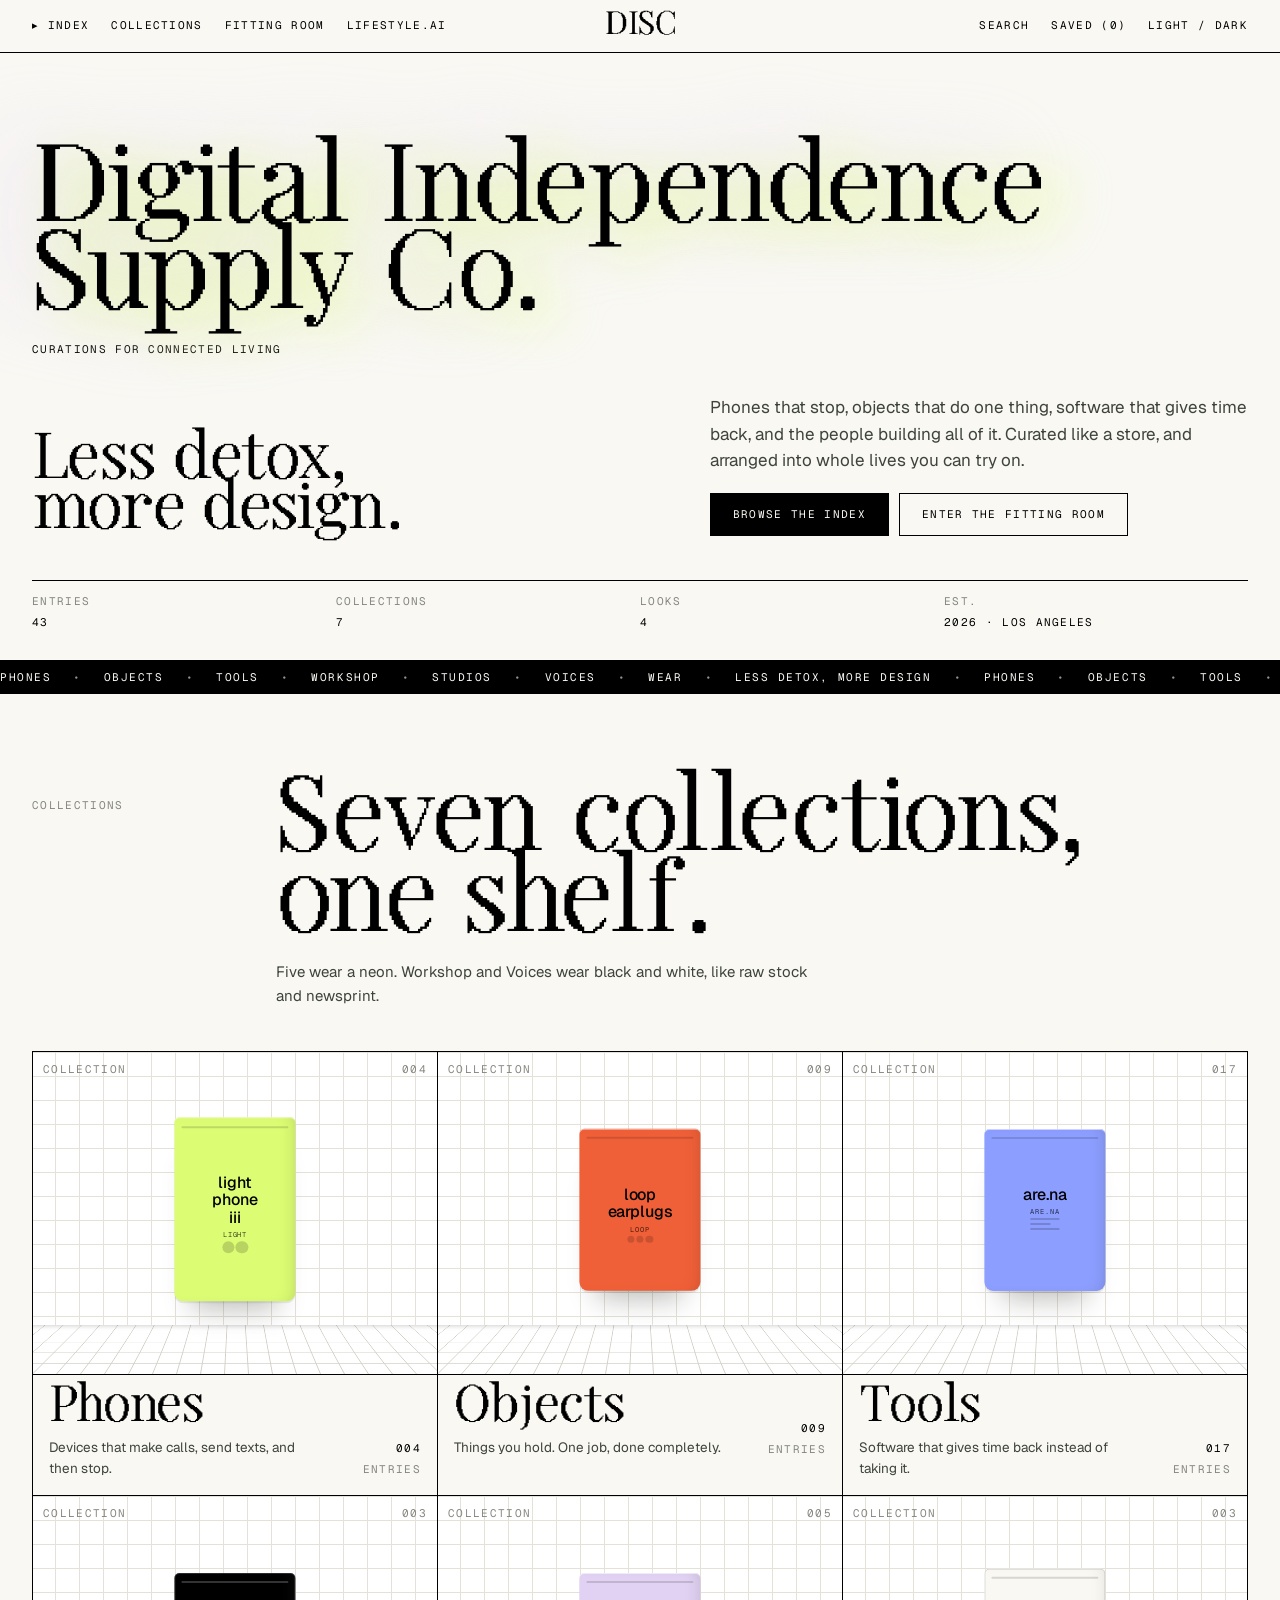
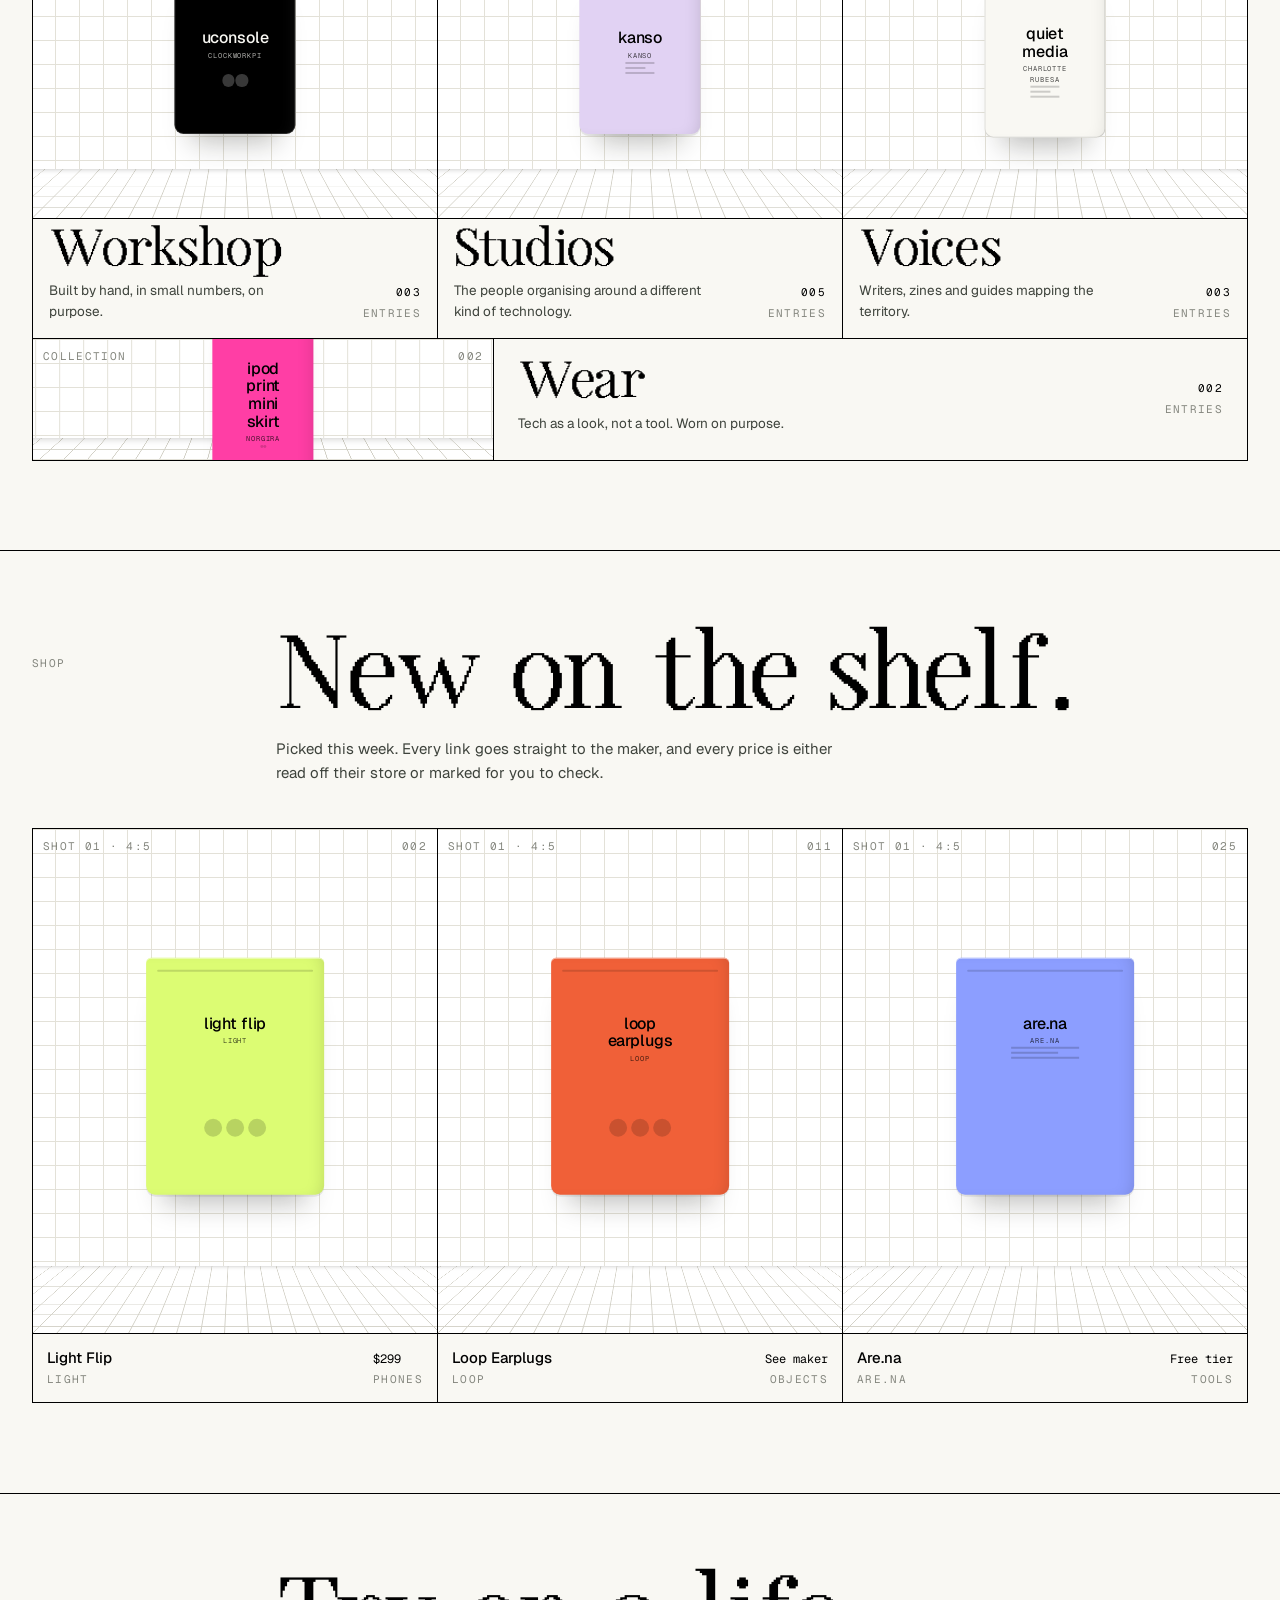
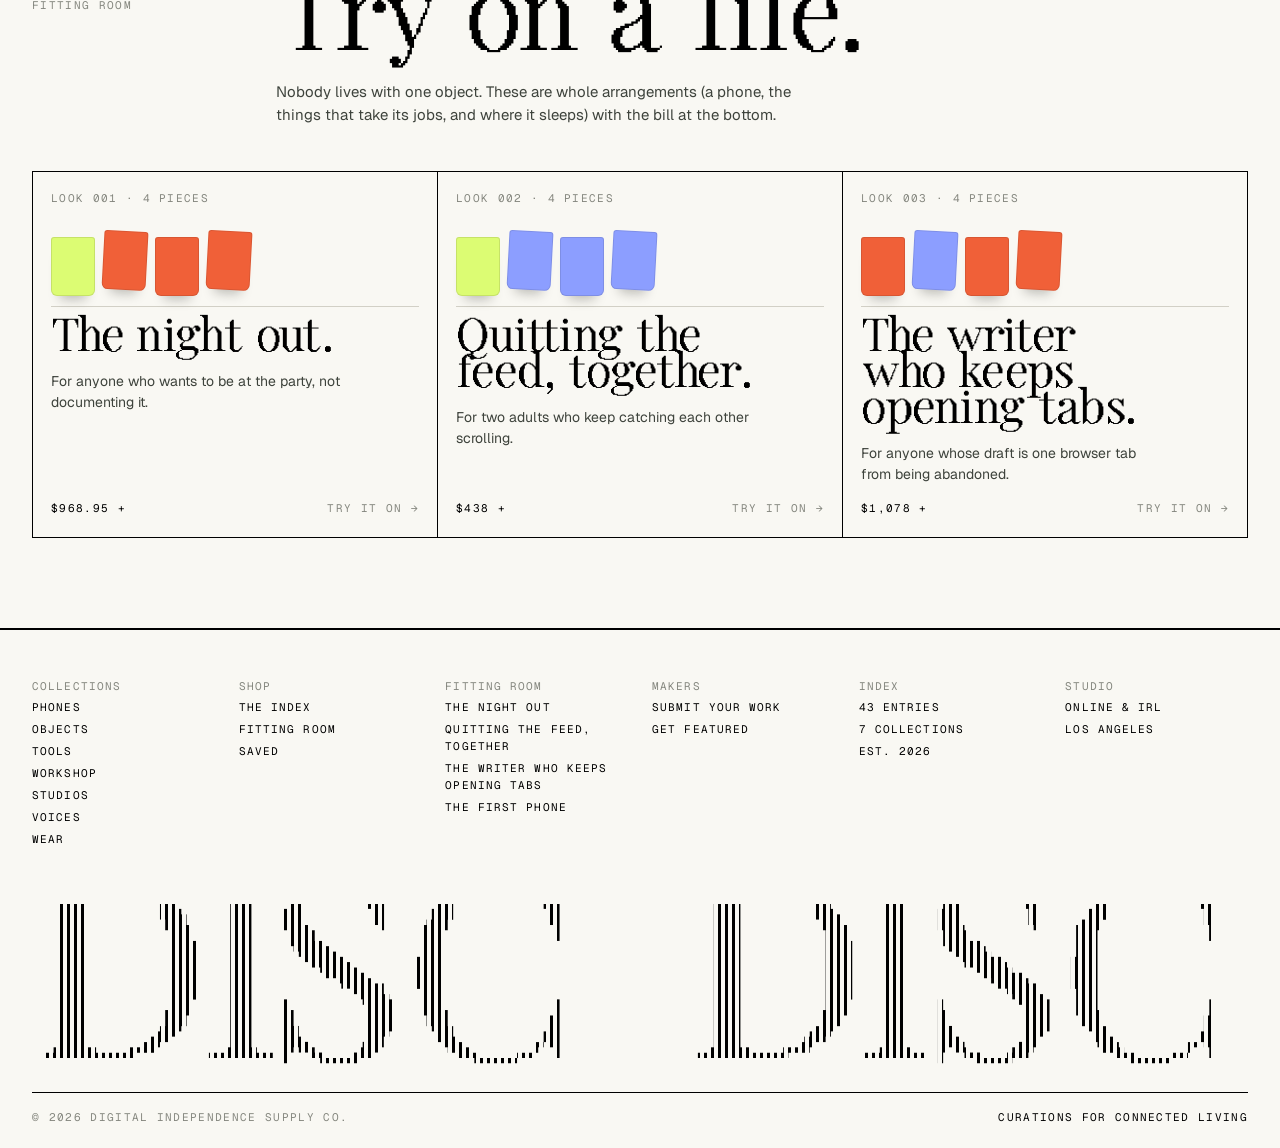
==== commit 8bd973d6: "Rename to Digital Independence Supply Co., add Lifestyle.AI and neon pink Wordmark is DISC, subtitle" ====
--- a/index.html
+++ b/index.html
@@ -3,8 +3,7 @@
 <head>
 <meta charset="UTF-8">
 <meta name="viewport" content="width=device-width, initial-scale=1.0">
-<meta name="robots" content="noindex">
-<title>Connected Living</title>
+<title>Digital Independence Supply Co.</title>
 <meta name="description" content="A gallery of technology you would actually want to own, arranged into whole lives you can try on.">
 <link rel="preconnect" href="https://fonts.googleapis.com">
 <link rel="preconnect" href="https://fonts.gstatic.com" crossorigin>
--- a/css/system.css
+++ b/css/system.css
@@ -509,3 +509,48 @@
 
 .setups.two { grid-template-columns: repeat(2, minmax(0, 1fr)); }
 @media (max-width: 620px) { .setups.two { grid-template-columns: 1fr; } }
+
+/* a collection alone in the last row runs full width instead of leaving a gap */
+.coll.wide { grid-column: 1 / -1; flex-direction: row; align-items: stretch; }
+.coll.wide .plate { width: 38%; aspect-ratio: auto; border-bottom: 0; border-right: 1px solid var(--edge); }
+.coll.wide .plate .pouch { width: 22%; }
+.coll.wide .coll-cap { flex: 1; align-items: center; padding: 26px 24px; }
+@media (max-width: 980px) { .coll.wide { flex-direction: column; } .coll.wide .plate { width: 100%; aspect-ratio: 5 / 4; border-right: 0; border-bottom: 1px solid var(--edge); } .coll.wide .coll-cap { align-items: end; padding: 14px 16px 16px; } }
+
+/* neon pink — Wear's colour, and the Lifestyle.AI accent */
+:root { --pink: #FF3EA5; }
+
+/* ---------- Lifestyle.AI ---------- */
+.lifestyle { --accent: var(--pink); }
+.quiz { max-width: 880px; margin: 0 auto; border: 1px solid var(--edge); background: var(--paper); }
+.quiz-top { display: flex; justify-content: space-between; align-items: center; gap: 14px; padding: 12px 18px; border-bottom: 1px solid var(--edge); }
+.progress { height: 3px; background: var(--line); }
+.progress i { display: block; height: 100%; background: var(--accent); transition: width .45s var(--ease); }
+.quiz-body { padding: clamp(28px, 4vw, 44px) clamp(20px, 3vw, 34px) 30px; }
+.quiz-q { font-family: var(--display); font-weight: normal; font-size: clamp(32px, 4.4vw, 54px); line-height: .95; margin: 12px 0 26px; text-wrap: balance; }
+.opts { display: grid; gap: 1px; background: var(--edge); border: 1px solid var(--edge); }
+.opt { background: var(--paper); padding: 15px 18px; display: flex; gap: 16px; align-items: center; text-align: left; width: 100%; transition: background .18s var(--ease); }
+.opt:hover, .opt:focus-visible { background: var(--ground); }
+.opt .key { font-family: var(--mono); font-size: 11px; letter-spacing: .1em; color: var(--ink-3); width: 20px; flex-shrink: 0; }
+.opt:hover .key { color: var(--accent); }
+.opt .lbl { font-size: 16px; }
+.quiz-foot { display: flex; justify-content: space-between; align-items: center; gap: 14px; padding: 14px 18px; border-top: 1px solid var(--edge); }
+.autos { display: grid; grid-template-columns: repeat(3, minmax(0, 1fr)); gap: 1px; background: var(--edge); border: 1px solid var(--edge); margin-top: 24px; }
+.auto { background: var(--ground); padding: 18px 20px 20px; display: flex; flex-direction: column; gap: 9px; }
+.auto .n { font-family: var(--mono); font-size: 11px; letter-spacing: .12em; color: var(--accent); }
+.auto .t { font-weight: 500; font-size: 17px; line-height: 1.2; }
+.auto p { color: var(--ink-2); font-size: 14px; line-height: 1.5; flex: 1; }
+.auto .m { display: flex; justify-content: space-between; margin-top: 6px; padding-top: 10px; border-top: 1px solid var(--line-2); }
+.intention { border-left: 3px solid var(--accent); padding-left: 22px; margin-top: 22px; }
+.audit { display: grid; margin-top: 22px; border-top: 1px solid var(--edge); }
+.audit div { display: flex; justify-content: space-between; gap: 18px; padding: 11px 0; border-bottom: 1px solid var(--line-2); }
+.audit dt { font-family: var(--mono); font-size: 11px; letter-spacing: .1em; text-transform: uppercase; color: var(--ink-3); }
+.audit dd { text-align: right; font-size: 15px; }
+@media (max-width: 720px) { .autos { grid-template-columns: 1fr; } }
+@media print { .topbar, .foot, .quiz-foot, .marquee, .btn { display: none !important; } }
+
+.masthead { font-family: var(--display); font-weight: normal; font-size: clamp(38px, 7.4vw, 104px); line-height: .92; letter-spacing: -0.015em; position: relative; }
+.setups.two > :only-child { grid-column: 1 / -1; }
+
+/* the page label belongs above the headline, not beside it */
+.page-head .wrap > .ui { display: block; }
